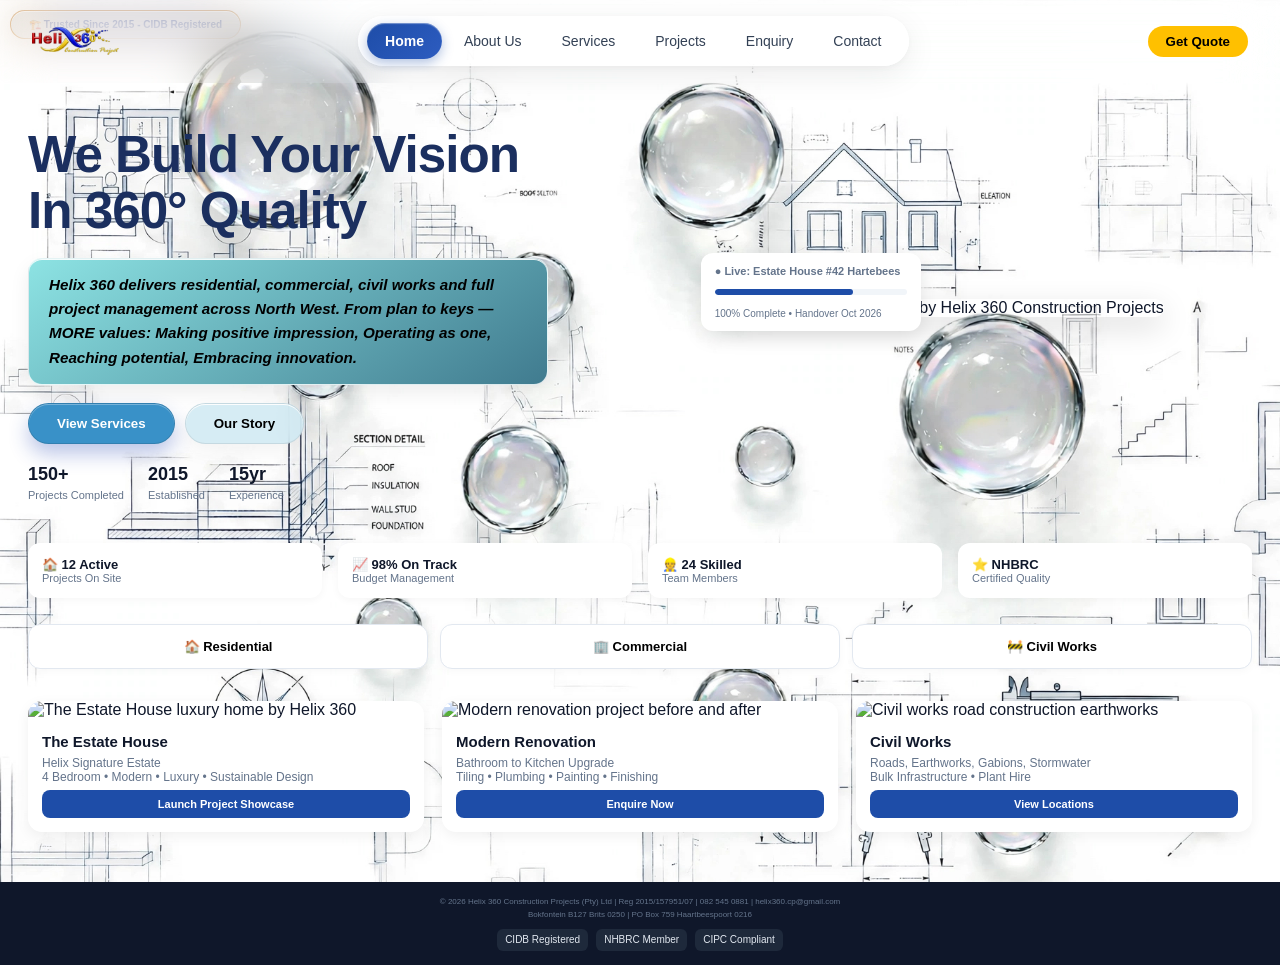
==== index.html @ b09964a3 "Fix: restore Helix360 final Website" ====
<!DOCTYPE html>
<html lang="en">
<head>
<!-- WEDE5020 Part 2 - SEO meta tags for marks -->
<meta charset="UTF-8">
<meta name="viewport" content="width=device-width, initial-scale=1.0">
<meta name="description" content="Helix 360 Construction Projects Pty Ltd - Residential, Commercial, Civil Works in Brits & Haartbeespoort since 2015. CIDB, NHBRC registered.">
<meta name="keywords" content="Helix 360, construction, builder, Brits, Haartbeespoort, residential, civil works, CIDB, NHBRC">
<meta name="author" content="Helix 360 Construction Projects">
<title>Helix 360 - Home | Builder Dashboard</title>
<link rel="stylesheet" href="css/style.css">
</head>
<link rel="sitemap" type="application/xml" title="Sitemap" href="/sitemap.xml"> 
<body>

<!-- Moving blueprint background - parallax effect on scroll -->
<div class="blueprint-bg"></div>
<div class="blueprint-grid"></div>

<!-- Header - semantic tag for rubric -->
<header class="dashboard-header">
<!-- Logo -->
<div class="logo">
    <img src="images/logo.jpg" alt="Helix 360 Construction 3D Logo" class="logo-img">
</div>


<!-- Navigation - must work across all 5 pages -->
<nav class="nav">
<a href="index.html" class="active">Home</a>
<a href="about.html">About Us</a>
<a href="services.html">Services</a>
<a href="projects.html">Projects</a>
<a href="enquiry.html">Enquiry</a>
<a href="contact.html">Contact</a>
</nav>

<!-- Mobile hamburger -->
<div class="hamburger" onclick="toggleMenu()">☰</div>
<button class="cta" onclick="window.location='enquiry.html'">Get Quote</button>
</header>

<!-- Main content - semantic tag -->
<main>

<!-- HERO SECTION with CTA -->
<section class="hero">
<div class="hero-text">
<span class="badge">🏗️ Trusted Since 2015 - CIDB Registered</span>
<h1>We Build Your Vision<br><span class="blue">In 360°</span> <span class="yellow">Quality</span></h1>
<p>Helix 360 delivers residential, commercial, civil works and full project management across North West. From plan to keys — MORE values: Making positive impression, Operating as one, Reaching potential, Embracing innovation.</p>

<!-- Call to action buttons -->
<div class="hero-btns">
<button class="btn-primary" onclick="window.location='services.html'">View Services</button>
<button class="btn-outline" onclick="window.location='about.html'">Our Story</button>
</div>

<!-- Stats for dashboard feel -->
<div class="hero-stats">
<div><b>150+</b><span>Projects Completed</span></div>
<div><b>2015</b><span>Established</span></div>
<div><b>15yr</b><span>Experience</span></div>
</div>
</div>

<!-- Dashboard preview image -->
<div class="hero-dashboard">
<img src="images/House-new.jpg" alt="Modern estate house built by Helix 360 Construction Projects" class="hero-img" onclick="openLightbox(this.src)">
<div class="mini-card">
<p>● Live: Estate House #42 Hartebees</p>
<div class="progress-bar"><div style="width:72%"></div></div>
<small>100% Complete • Handover Oct 2026</small>
</div>
</div>
</section>

<!-- Dashboard stats grid -->
<section class="stats-grid">
<div class="stat-card"><h4>🏠 12 Active</h4><p>Projects On Site</p></div>
<div class="stat-card"><h4>📈 98% On Track</h4><p>Budget Management</p></div>
<div class="stat-card"><h4>👷 24 Skilled</h4><p>Team Members</p></div>
<div class="stat-card"><h4>⭐ NHBRC</h4><p>Certified Quality</p></div>
</section>

<!-- FIXED BUILDING GRID - bug was missing closing } -->
<!-- This was broken in your screenshot line 89 -->
<div class="building-grid">
<button class="build-btn" onclick="window.location='services.html'">🏠 Residential</button>
<button class="build-btn" onclick="window.location='services.html'">🏢 Commercial</button>
<button class="build-btn" onclick="window.location='services.html'">🚧 Civil Works</button>
</div>

<!-- Landmark cards - 3 cards section -->
<section class="cards-3">
<!-- Card 1 - The Estate House -->
<div class="landmark-card">
<img src="images/Estate-House.jpg" alt="The Estate House luxury home by Helix 360">
<div class="landmark-info">
<h3>The Estate House</h3>
<p>Helix Signature Estate<br>4 Bedroom • Modern • Luxury • Sustainable Design</p>
<button class="launch-btn" onclick="window.location='services.html'">Launch Project Showcase</button>
</div>
</div>

<!-- Card 2 -->
<div class="landmark-card">
<img src="images/Renovations.jpg" alt="Modern renovation project before and after">
<div class="landmark-info">
<h3>Modern Renovation</h3>
<p>Bathroom to Kitchen Upgrade<br>Tiling • Plumbing • Painting • Finishing</p>
<button class="launch-btn" onclick="window.location='enquiry.html'">Enquire Now</button>
</div>
</div>

<!-- Card 3 -->
<div class="landmark-card">
<img src="images/estate-house 1.jpg" alt="Civil works road construction earthworks">
<div class="landmark-info">
<h3>Civil Works</h3>
<p>Roads, Earthworks, Gabions, Stormwater<br>Bulk Infrastructure • Plant Hire</p>
<button class="launch-btn" onclick="window.location='contact.html'">View Locations</button>
</div>
</div>
</section>

</main>

<!-- Footer - semantic tag -->
<footer>
<p>&copy; <span id="year"></span> Helix 360 Construction Projects (Pty) Ltd | Reg 2015/157951/07 | 082 545 0881 | helix360.cp@gmail.com</p>
<p>Bokfontein B127 Brits 0250 | PO Box 759 Haartbeespoort 0216</p>
<div class="badges">
<span>CIDB Registered</span>
<span>NHBRC Member</span>
<span>CIPC Compliant</span>
</div>
</footer>

<!-- JavaScript for interactivity -->
<script src="js/script.js"></script>
</body>
</html>
---- css/style.css ----
/* WEDE5020 Part 2 - Helix 360 - Moving blueprint background + dashboard */

/* RESET */
*{margin:0;padding:0;box-sizing:border-box;font-family:'Segoe UI',sans-serif}
body{background:#f8fafc;color:#1e293b;overflow-x:hidden;position:relative}

/* NUDE BACKGROUND - SKETCHS FILL EMPTY SPACES + BUBBLES */
.blueprint-bg{
    position:fixed;
    top:0; left:0;
    width:100%; height:100%;
    background-color:FFF6EB;
    background-image:url('../images/blueprint-nude-bg.jpg');
    background-size:cover;
    background-position:center;
    background-repeat:no-repeat;
    opacity:0.95;
    z-index:-2;
}
.blueprint-grid{ display:none;}

/* HEADER - 4K GLASS 3D */
.dashboard-header{
display:flex;justify-content:space-between;align-items:center;
padding:16px 32px;position:sticky;top:0;z-index:999;
background:transparent;
backdrop-filter:blur(24px) saturate(180%);
-webkit-backdrop-filter:blur(24px) saturate(180%);
border-bottom:1px solid transparent;
}
.logo{display:flex;align-items:center;padding:0}
.logo-img{height:28px !important;width:auto;max-width:140px;object-fit:contain}
.nav{
display:flex;align-items:center;gap:4px;
background:rgba(255,255,255,0.85);
backdrop-filter:blur(40px) saturate(200%);
-webkit-backdrop-filter:blur(40px) saturate(200%);
border:1px solid rgba(255,255,255,0.9);
border-radius:100px;padding:6px 8px;
box-shadow:0 8px 32px rgba(0,0,0,0.08),0 2px 8px rgba(0,0,0,0.04),inset 0 1px 1px rgba(255,255,255,1);
}
.nav a{text-decoration:none;color:#334155;font-weight:500;font-size:14px;padding:10px 18px;border-radius:100px;transition:all 0.3s ease}
.nav a.active{background:linear-gradient(135deg,#1E4DA8 0%,#2D5CC0 100%);color:white;font-weight:600;box-shadow:0 4px 12px rgba(30,77,168,0.35),inset 0 1px 1px rgba(255,255,255,0.4)}
.nav a:hover:not(.active){background:rgba(30,77,168,0.08);color:#1E4DA8}
.cta{background:#FFC000;border:none;padding:8px 18px;border-radius:20px;font-weight:600}
.hamburger{display:none;font-size:22px;cursor:pointer}

/* HERO */
.hero{display:grid;grid-template-columns:1.1fr 0.9fr;gap:30px;padding:30px 28px;align-items:center}
.badge{background:#e0f2fe;color:#1E4DA8;padding:5px 12px;border-radius:20px;font-size:11px;font-weight:700}
.hero h1{font-size:58px;line-height:1.1;margin:14px 0;font-weight:900; letter-spacing:-1.5px;color:#0f172a; font-family:'Inter',sans-serif;}
.hero h1 .blue{color:#0f172a}.hero h1 .yellow{color:#0f172a}
.hero p{color:#64748b;font-size:14px;line-height:1.6;max-width:520px}
.hero-btns{display:flex;gap:10px;margin-top:18px}
.btn-primary{background:#1E4DA8;color:white;border:none;padding:10px 20px;border-radius:10px;font-weight:700;cursor:pointer}
.btn-outline{background:white;border:1px solid #e2e8f0;padding:10px 20px;border-radius:10px;font-weight:700;cursor:pointer}
.hero-stats{display:flex;gap:24px;margin-top:20px}
.hero-stats b{display:block;font-size:18px}.hero-stats span{font-size:11px;color:#64748b}
.hero-dashboard{position:relative}
.hero-img{width:100%;height:320px;object-fit:cover;border-radius:16px;box-shadow:0 10px 30px rgba(0,0,0,0.15);cursor:pointer}
.mini-card{position:absolute;bottom:-14px;left:-14px;background:white;padding:10px 14px;border-radius:12px;box-shadow:0 6px 20px rgba(0,0,0,0.1);width:220px}
.mini-card p{font-size:11px;font-weight:700}.mini-card small{font-size:10px;color:#64748b}

/* STATS GRID */
.stats-grid{display:grid;grid-template-columns:repeat(4,1fr);gap:16px;padding:10px 28px}
.stat-card{background:white;padding:14px;border-radius:12px;box-shadow:0 2px 8px rgba(0,0,0,0.04)}
.stat-card h4{font-size:13px}.stat-card p{font-size:11px;color:#64748b}

/* BUILDING GRID - BUG FIXED - missing } added */
.building-grid{
display:grid;
grid-template-columns:repeat(3,1fr);
gap:12px;
padding:16px 28px;
}
.build-btn{
background:white;border:1px solid #e2e8f0;
padding:14px;border-radius:12px;
font-weight:700;font-size:13px;cursor:pointer;
box-shadow:0 2px 8px rgba(0,0,0,0.03);
transition:0.2s;
}
.build-btn:hover{background:#1E4DA8;color:white;transform:translateY(-2px)}

/* CARDS */
.cards-3{display:grid;grid-template-columns:repeat(3,1fr);gap:18px;padding:16px 28px 30px}
.landmark-card{background:white;border-radius:14px;overflow:hidden;box-shadow:0 4px 14px rgba(0,0,0,0.06)}
.landmark-card img{width:100%;height:160px;object-fit:cover}
.landmark-info{padding:14px}
.landmark-info h3{font-size:15px}.landmark-info p{font-size:12px;color:#64748b;margin:6px 0}
.launch-btn{background:#1E4DA8;color:white;border:none;padding:8px 14px;border-radius:8px;font-size:11px;font-weight:700;cursor:pointer;width:100%}

/* SERVICES GRID */
.services-grid{display:grid;grid-template-columns:repeat(3,1fr);gap:18px;padding:16px 28px}
.service-card{background:white;border-radius:14px;overflow:hidden;box-shadow:0 4px 14px rgba(0,0,0,0.06);cursor:pointer}
.card-top{position:relative}.card-top img{width:100%;height:160px;object-fit:cover}
.status{position:absolute;top:10px;left:10px;background:#10b981;color:white;padding:3px 8px;border-radius:6px;font-size:10px;font-weight:700}
.status.on-track{background:#0ea5e9}.status.active{background:#f59e0b}.status.completed{background:#10b981}
.card-body{padding:14px}.card-body h3{font-size:14px}.card-body p{font-size:12px;color:#64748b;margin:6px 0}
.progress-bar{background:#f1f5f9;height:6px;border-radius:10px;margin:8px 0;overflow:hidden}
.progress-bar div{background:#1E4DA8;height:100%;border-radius:10px}
.meta{font-size:10px;color:#94a3b8}

/* FORMS */
.form-wrap{max-width:700px;margin:20px auto;background:white;padding:20px;border-radius:14px;box-shadow:0 4px 14px rgba(0,0,0,0.06)}
.form-wrap label{display:block;font-size:12px;font-weight:700;margin:12px 0 4px}
.form-wrap input,.form-wrap select,.form-wrap textarea{width:100%;padding:10px 12px;border:1px solid #e2e8f0;border-radius:8px;font-size:13px}
.form-wrap textarea{height:100px;resize:vertical}
.error{color:#ef4444;font-size:11px;display:none;margin-top:4px}
.error.show{display:block}

/* MAP GRID */
.map-grid{display:grid;grid-template-columns:1fr 1fr;gap:18px;padding:16px 28px}
.map-card{background:white;border-radius:14px;overflow:hidden;box-shadow:0 4px 14px rgba(0,0,0,0.06)}
.map-card iframe{width:100%;height:220px;border:none}
.map-card .info{padding:14px;font-size:13px;line-height:1.5}

/* FOOTER */
footer{background:#0f172a;color:#94a3b8;text-align:center;padding:20px;font-size:11px;line-height:1.6}
footer .badges{display:flex;gap:8px;justify-content:center;margin-top:8px}
footer .badges span{background:#1e293b;color:#e2e8f0;padding:3px 8px;border-radius:6px;font-size:10px}

/* RESPONSIVE - 3 breakpoints for rubric */
@media(max-width:1024px){
.hero{grid-template-columns:1fr}.services-grid{grid-template-columns:repeat(2,1fr)}.cards-3{grid-template-columns:repeat(2,1fr)}
}
@media(max-width:768px){
.nav{display:none;position:absolute;top:60px;left:0;width:100%;background:white;flex-direction:column;padding:20px;box-shadow:0 10px 20px rgba(0,0,0,0.1)}
.nav.open{display:flex}.hamburger{display:block}
.stats-grid{grid-template-columns:repeat(2,1fr)}.map-grid{grid-template-columns:1fr}
.building-grid{grid-template-columns:1fr}.hero h1{font-size:32px}
}
@media(max-width:375px){
.services-grid{grid-template-columns:1fr}.cards-3{grid-template-columns:1fr}.stats-grid{grid-template-columns:1fr}
.hero{padding:16px}.dashboard-header{padding:12px 16px}
}
/* === HELIX 360 PREMIUM GLOSS FIXES === */

/* 1. Trusted Since 2015 - Glossmorphism badge */
.badge, .hero-badge, span.badge {
background: rgba(219, 218, 215, 0.75) !important;
backdrop-filter: blur(12px) !important;
-webkit-backdrop-filter: blur(12px) !important;
border: 1px solid rgba(194, 110, 13, 0.7) !important;
border-radius: 30px !important;
padding: 8px 18px !important;
font-weight: 600 !important;
color: #1e3a8a !important;
box-shadow:
0 4px 15px rgba(128, 50, 50, 0.06),
inset 0 1px 0 rgba(255,255,255,0.9) !important;
}

/* 2. We Build Your Vision - Times New Roman Black 4K HD */
.hero-text h1, .hero h1 {
font-family: 'Inter', sans-serif !important;
color: #243662 !important;
font-weight: 700 !important;
font-size: 3.2rem !important;
line-height: 1.1 !important;
letter-spacing: -1px !important;
-webkit-font-smoothing: antialiased !important;
text-rendering: optimizeLegibility !important;
filter: contrast(1.1) !important; /* 4K HD crisp */
}
.hero-text h1 .blue { color: #243662 !important; }
.hero-text h1 .yellow { color: #243662 !important; }

/* 3. Helix 360 delivers - fine print Black Italics + cream gloss block */
.hero-text p {
color: #000000 !important;
font-style: italic !important;
font-weight: 600 !important;
font-size: 0.95rem !important;
background: linear-gradient(145deg, #8de3e3, #407b8f) !important;
backdrop-filter: blur(10px) !important;
padding: 14px 20px !important;
border-radius: 14px !important;
border: 1px solid rgba(255,255,255,0.8) !important;
box-shadow:
0 8px 20px rgba(0,0,0,0.07),
inset 0 1px 0 rgba(255,255,255,0.9) !important;
margin-top: 18px !important;
}

/* 4. View Services - Gloss button */
.btn-primary, .hero-btns .btn-primary {
background: linear-gradient(145deg, #3991c8, #3991c8) !important;
backdrop-filter: blur(8px) !important;
border: 1px solid rgba(5, 4, 4, 0.121) !important;
border-radius: 30px !important;
padding: 12px 28px !important;
box-shadow:
0 10px 20px rgba(30,64,175,0.3),
inset 0 1px 0 rgba(255,255,255,0.3) !important;
font-weight: 700 !important;
transition: all 0.3s ease !important;
}
.btn-primary:hover {
transform: translateY(-2px) !important;
box-shadow: 0 15px 30px rgba(30,64,175,0.4) !important;
}

/* 5. Our Story - Gloss button */
.btn-outline, .hero-btns .btn-outline {
background: rgba(208, 234, 243, 0.868) !important;
backdrop-filter: blur(12px) !important;
-webkit-backdrop-filter: blur(12px) !important;
border: 1px solid rgba(0,0,0,0.08) !important;
border-radius: 30px !important;
padding: 12px 28px !important;
color: #000000 !important;
font-weight: 600 !important;
box-shadow:
0 8px 20px rgba(0,0,0,0.05),
inset 0 1px 0 rgba(255,255,255,0.9) !important;
}

<!-- ABOUT US-->

.about-wrapper{
max-width:1100px;
margin:0 auto;
padding:20px 20px 0 20px;
background-image: url('blueprint-bubbles-bg.jpg'); 
background-size:cover;
background-position:center;
}
.about-title{
text-align:center;
font-size:32px;
font-weight:900 !important;
color:#0f172a !important;
margin:10px auto !important;
}
.about-cards{
display:grid;
grid-template-columns:1fr 1fr;
gap:16px;
margin-top:16px;
}
.about-card{
background:#ffffff !important; /* Solid white - no see-through */
border:1px solid #e2e8f0 !important; /* Thin light grey, not thick blue */
border-radius:12px !important; /* Rounded corners */
padding:20px 22px !important;
display:flex;
gap:14px;
align-items:flex-start;
box-shadow:0 4px 20px rgba(15,23,42,0.08), 0 0 18px rgba(59,130,246,0.15);
backdrop-filter:none !important; /* No blur */
}
.about-card .ico{font-size:28px !important; min-width:36px !important;}
.about-card h3{font-size:17px !important; font-weight:800 !important; color:#0f172a !important; margin:0 0 6px 0 !important;}
.about-card p{font-size:13.5px !important; line-height:1.6 !important; color:#475569 !important; margin:0}
.about-divider{height:1px; background:#e2e8f0; margin:18px 0}
.bottom-row{
display:grid;
grid-template-columns:1fr 1fr;
gap:16px;
}
.founder-card{
background:rgba(255,255,255,0.92);
border-radius:12px;
padding:16px;
display:flex;
gap:16px;
box-shadow:0 4px 16px rgba(0,0,0,0.04), 0 0 18px rgba(59,130,246,0.12);
border:1px solid rgba(125,211,252,0.25);
}
.founder-card img{
width:60px; height:60px; border-radius:50%; object-fit:cover;
display:block;
border:3px solid #06295d; box-shadow:0 0 0 3px rgba(184,134,11,0.3);
}
.founder-card h4{margin:0; font-size:16px; font-weight:800}
.founder-card small{font-size:10px; color:#475569; display:block; line-height:1.4}
.badge{font-size:8px; padding:3px 7px; border-radius:999px; color:#fff; font-weight:600; margin-right:4px}
.target-bar{
margin-top:18px;
background:#1792bf;
border-radius:12px;
padding:14px 16px;
color:#fff;
box-shadow:0 4px 16px rgba(13,95,215,0.25);
}
.target-bar h4{margin:0 0 4px 0; font-size:14px; text-align: center;}
.target-bar p{margin:0; font-size:10px; line-height:1.5; opacity:0.95; text-align:center}
@media(max-width:768px){
.about-cards, .bottom-row{grid-template-columns:1fr}
}

*{margin:0;padding:0;box-sizing:border-box}
body{font-family:'Segoe UI',system-ui,sans-serif;background:#f8fbff;color:#0f172a}

header{
display:flex;justify-content:space-between;align-items:center;
padding:12px 24px;max-width:1300px;margin:0 auto;
background:rgba(255,255,255,0.96);position:sticky;top:0;z-index:10;
}
.logo img{height:28px}
nav{display:flex;gap:4px;background:#fff;padding:5px 8px;border-radius:999px;box-shadow:0 2px 12px rgba(0,0,0,0.06)}
nav a{text-decoration:none;color:#334155;font-size:13px;font-weight:500;padding:7px 14px;border-radius:999px}
nav a.active{background:#0d47c0;color:#fff;box-shadow:0 2px 8px rgba(13,71,192,0.3)}
.get-quote{background:#0d47c0;color:#fff;padding:8px 16px;border-radius:999px;font-size:12px;font-weight:600;text-decoration:none}

/* Our SERVICES - CLEAN LOOK */
.services-wrapper{
max-width:1250px;margin:0 auto;padding:18px 20px 30px 20px;
background-image:url('./images/blueprint-bubbles-bg.jpg');
background-size:cover;background-position:center;
background-color:rgba(255,255,255,0.88);
background-blend-mode:lighten;
}

.services-header{margin:14px 0 18px auto;text-align:center;
     display:flex;flex-direction:column;align-items:center;max-width:800px
}
.services-header h1{font-size:34px;font-weight:800;color:#0f1e3a;
    letter-spacing:-0.5px;text-align:center;margin:0 auto; width:100%;
}
.services-header p{font-size:14px;color:#1e293b;margin-top:4px;font-weight:500;
    text-align:center;line-height:1.5;max-width:850px;margin:8px auto 0 auto;
}

.services-grid{display:grid;grid-template-columns:1fr 1fr 1fr;gap:18px}
.service-card{
background:#fff;border-radius:16px;overflow:hidden;
box-shadow:0 8px 24px rgba(15,40,95,0.07);
border:1px solid rgba(226,232,240,0.8);
display:flex;flex-direction:column;
}
.service-img{position:relative;height:210px;overflow:hidden;background:#e2e8f0}
.service-img img{width:100%;height:100%;object-fit:cover;display:block;object-position:center 25%;}
.badge{
position:absolute;top:10px;left:10px;
background:#0ea5e9;color:#fff;font-size:10px;font-weight:700;
padding:5px 10px;border-radius:999px;box-shadow:0 2px 8px rgba(0,0,0,0.15)
}
.service-content{padding:14px 14px 12px 14px;flex:1;display:flex;flex-direction:column}
.service-content h3{font-size:16px;font-weight:800;color:#0f1e3a;margin-bottom:6px}
.service-content p{font-size:11.5px;line-height:1.5;color:#334155;flex:1}
.progress{margin:12px 0 6px 0;height:5px;background:#e2e8f0;border-radius:999px;overflow:hidden}
.progress span{display:block;height:100%;background:#0d47c0;border-radius:999px}
.meta{font-size:10.5px;color:#0f172a;font-weight:600;margin:8px 0 12px 0;display:flex;gap:6px;align-items:center}
.meta .star{color:#d4a017}
.enquire-btn{
margin-top:auto;background:#0d47c0;color:#fff;border:none;
padding:10px 14px;border-radius:999px;font-size:13px;font-weight:700;
text-align:center;text-decoration:none;display:block;cursor:pointer;
transition:0.2s
}
.enquire-btn:hover{background:#0a3aa0}

footer{text-align:center;padding:14px;font-size:8px;color:#64748b;margin-top:20px}
@media(max-width:900px){.services-grid{grid-template-columns:1fr 1fr}}
@media(max-width:600px){.services-grid{grid-template-columns:1fr} header{flex-direction:column;gap:8px} .services-header h1{font-size:26px}}

/* FIXES FOR VIEW BUTTON + GALLERY */
.view-btn{
background:#39528d !important;
color:white !important;
letter-spacing:0.5px;
}
.view-btn:hover{
background:#2563eb !important;
}

.gallery-modal{
display:none;
position:fixed;
inset:0;
background:rgba(2,6,23,0.92);
z-index:9999;
justify-content:center;
align-items:center;
padding:20px;
}
.gallery-modal.active{ display:flex; }
.gallery-content{ text-align:center; max-width:800px; width:100%; }
.gallery-content img#galleryMainImg{ width:100%; max: width 750px;max-height:65vh; object-fit:cover; border-radius:16px; }
.gallery-thumbs{ display:flex; gap:8px; justify-content:center; margin-top:12px; flex-wrap:wrap; }
.gallery-thumbs img{ width:70px; height:70px; object-fit:cover; border-radius:8px; cursor:pointer; border:2px solid whitesmoke; }
.close-gallery{ position:absolute; top:20px; right:30px; font-size:40px; color:white; cursor:pointer; }

/* FIX YOUR FLOATING PLUMBING TEXT */
.service-card .card-top{ height:180px; overflow:hidden; }
.service-card .card-top img{ width:100%; height:100%; object-fit:cover; display:block; }

/* Extra styles for projects page only */
.filter-bar{display:flex;gap:10px;padding:0 28px 16px;flex-wrap:wrap}
.filter-btn{background:white;border:1px solid #e2e8f0;padding:8px 16px;border-radius:20px;font-size:12px;font-weight:700;cursor:pointer}
.filter-btn.active{background:#1E4DA8;color:white;border-color:#1E4DA8}
.project-meta{display:flex;justify-content:space-between;font-size:11px;color:#64748b;margin-top:8px}
.project-modal{display:none;position:fixed;top:0;left:0;width:100%;height:100%;background:rgba(0,0,0,0.8);z-index:999;align-items:center;justify-content:center;padding:20px}
.project-modal.open{display:flex}
.modal-content{background:white;width:100%;max-width:700px;border-radius:16px;overflow:hidden;max-height:90vh;overflow-y:auto}
.modal-content img{width:100%;height:260px;object-fit:cover}
.modal-body{padding:18px}

/* === SAME LINE GALLERY - NOT BLOCKS === */
.same-line-gallery{
display:flex;
gap:6px;
overflow-x:auto;
padding:10px 0 4px;
margin-top:10px;
scrollbar-width:none;
white-space:nowrap;
border-top:1px solid #f1f5f9;
}
.same-line-gallery::-webkit-scrollbar{display:none;}
.same-line-gallery .g-thumb{
width:64px;
height:56px;
flex-shrink:0;
border-radius:8px;
object-fit:cover;
cursor:pointer;
border:1px solid #e2e8f0;
}
.same-line-gallery .g-video{
position:relative;
width:64px;
height:56px;
flex-shrink:0;
border-radius:8px;
overflow:hidden;
cursor:pointer;
border:1px solid #e2e8f0;
background:#000;
}
.same-line-gallery .g-video img{
width:100%; height:100%; object-fit:cover; opacity:0.85;
}
.same-line-gallery .g-play{
position:absolute; top:50%; left:50%; transform:translate(-50%,-50%);
background:rgba(30,77,168,0.85); color:white;
width:22px; height:22px; border-radius:50%;
display:flex; align-items:center; justify-content:center; font-size:10px;
}
.gallery-info{font-size:10px; color:#94a3b8; margin-top:2px; display:block;}
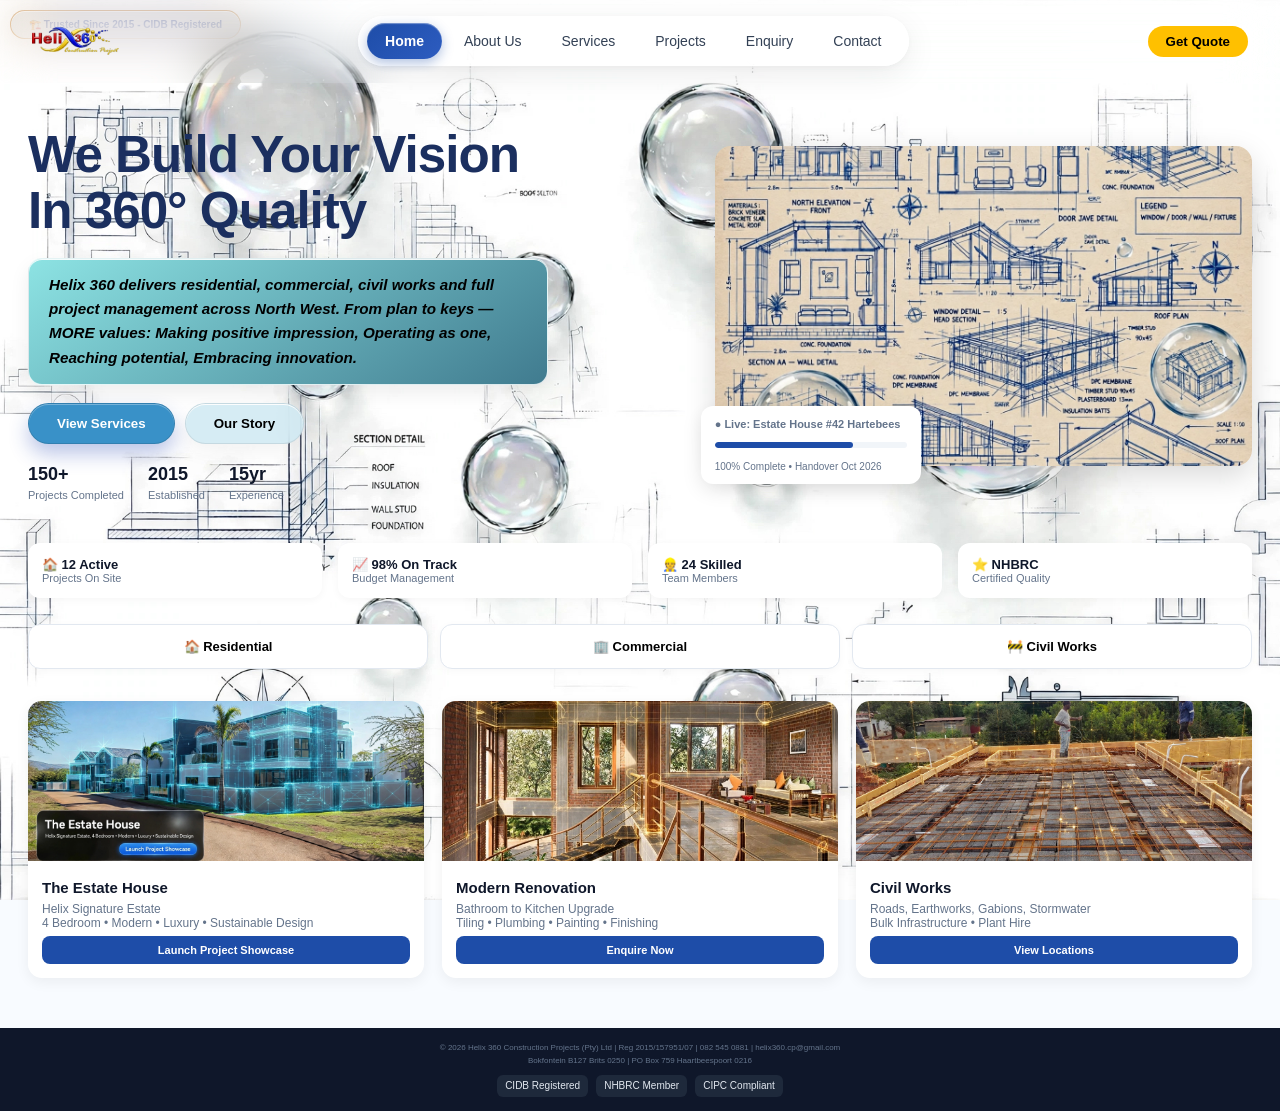
==== commit da8be0ba: "Fix home page landmark card images" ====
--- a/index.html
+++ b/index.html
@@ -66,7 +66,7 @@
 
 <!-- Dashboard preview image -->
 <div class="hero-dashboard">
-<img src="images/House-new.jpg" alt="Modern estate house built by Helix 360 Construction Projects" class="hero-img" onclick="openLightbox(this.src)">
+<img src="images/home-bg.jpg" alt="Modern estate house built by Helix 360 Construction Projects" class="hero-img" onclick="openLightbox(this.src)">
 <div class="mini-card">
 <p>● Live: Estate House #42 Hartebees</p>
 <div class="progress-bar"><div style="width:72%"></div></div>
@@ -95,7 +95,7 @@
 <section class="cards-3">
 <!-- Card 1 - The Estate House -->
 <div class="landmark-card">
-<img src="images/Estate-House.jpg" alt="The Estate House luxury home by Helix 360">
+<img src="images/estate-house.jpg" alt="The Estate House luxury home by Helix 360">
 <div class="landmark-info">
 <h3>The Estate House</h3>
 <p>Helix Signature Estate<br>4 Bedroom • Modern • Luxury • Sustainable Design</p>
@@ -105,7 +105,7 @@
 
 <!-- Card 2 -->
 <div class="landmark-card">
-<img src="images/Renovations.jpg" alt="Modern renovation project before and after">
+<img src="images/renovations.jpg" alt="Modern renovation project before and after">
 <div class="landmark-info">
 <h3>Modern Renovation</h3>
 <p>Bathroom to Kitchen Upgrade<br>Tiling • Plumbing • Painting • Finishing</p>
@@ -115,7 +115,7 @@
 
 <!-- Card 3 -->
 <div class="landmark-card">
-<img src="images/estate-house 1.jpg" alt="Civil works road construction earthworks">
+<img src="images/estate-house1.jpg" alt="Civil works road construction earthworks">
 <div class="landmark-info">
 <h3>Civil Works</h3>
 <p>Roads, Earthworks, Gabions, Stormwater<br>Bulk Infrastructure • Plant Hire</p>
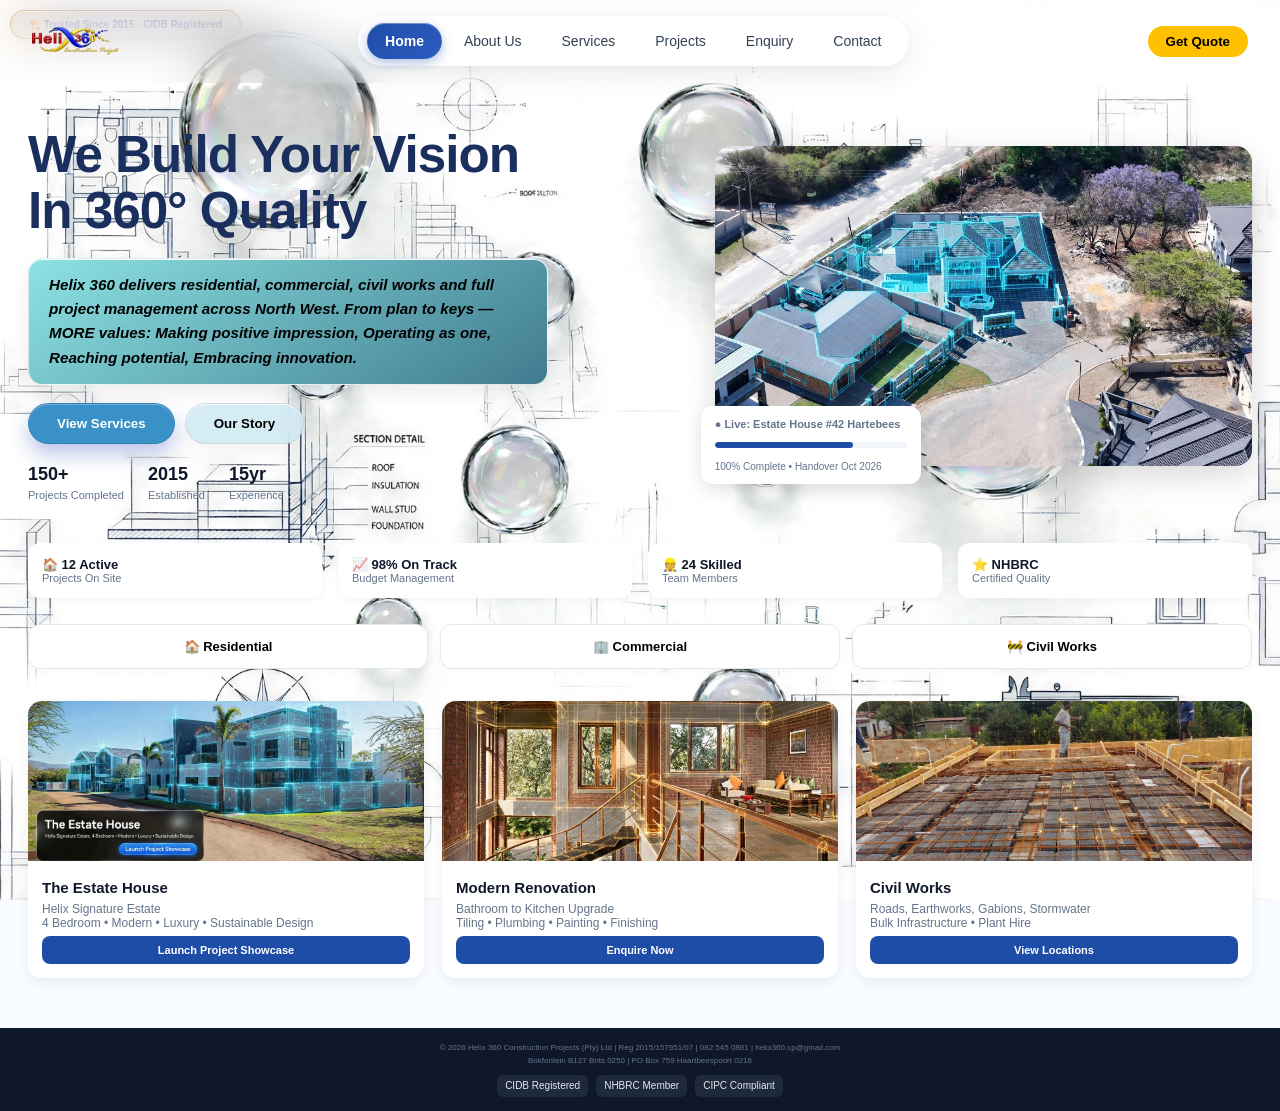
==== commit 8a281d24: "Fix hero dashboard image" ====
--- a/index.html
+++ b/index.html
@@ -66,7 +66,7 @@
 
 <!-- Dashboard preview image -->
 <div class="hero-dashboard">
-<img src="images/home-bg.jpg" alt="Modern estate house built by Helix 360 Construction Projects" class="hero-img" onclick="openLightbox(this.src)">
+<img src="images/house-new.jpg" alt="Modern estate house built by Helix 360 Construction Projects" class="hero-img" onclick="openLightbox(this.src)">
 <div class="mini-card">
 <p>● Live: Estate House #42 Hartebees</p>
 <div class="progress-bar"><div style="width:72%"></div></div>
